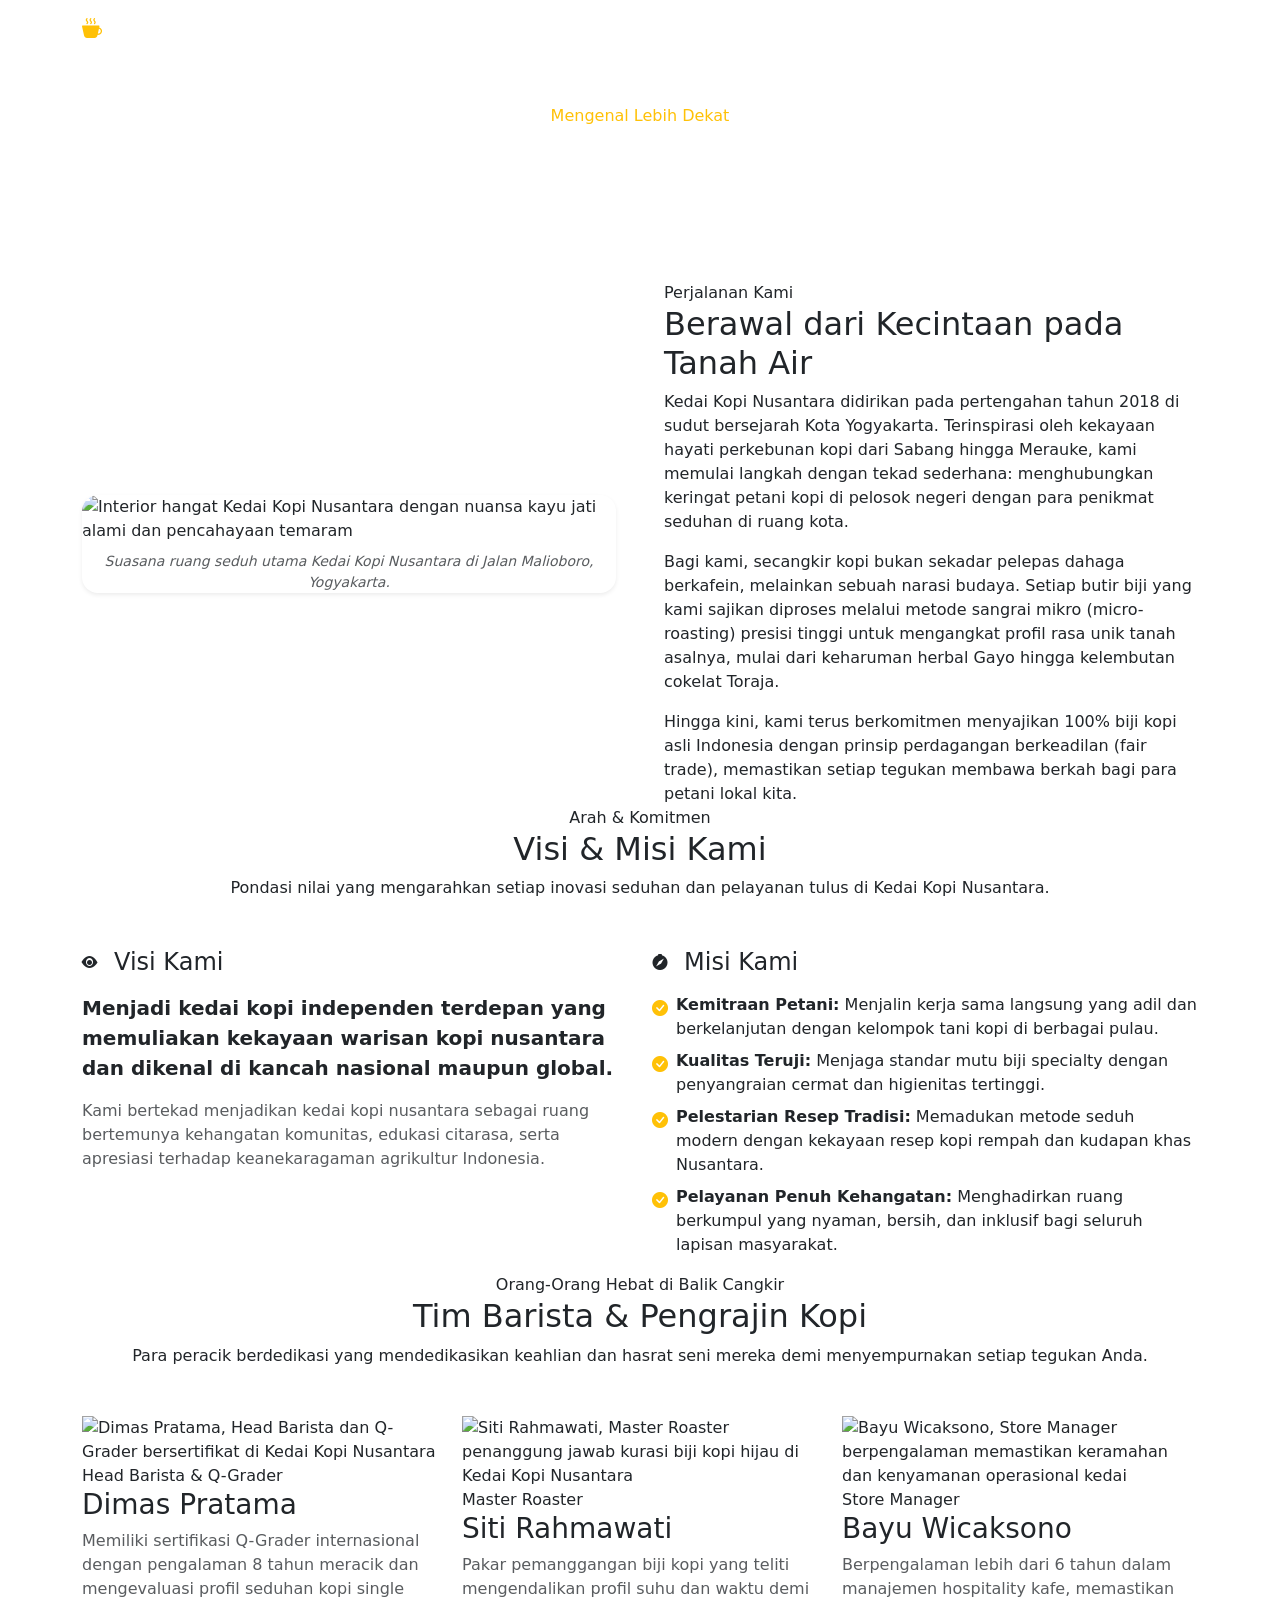
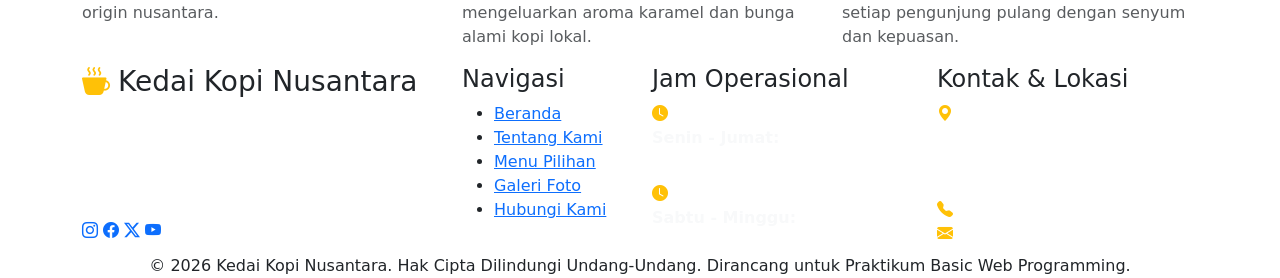
==== about.html @ 95a4ad49 "Add files via upload okko" ====
<!DOCTYPE html>
<html lang="id">
<head>
  <meta charset="UTF-8">
  <meta name="viewport" content="width=device-width, initial-scale=1.0">
  <meta name="description" content="Tentang Kedai Kopi Nusantara - Menelusuri sejarah, visi, misi, dan tim berdedikasi di balik seduhan kopi nusantara autentik.">
  <meta name="keywords" content="tentang kami, sejarah kedai kopi nusantara, visi misi kedai kopi, barista kopi indonesia">
  <title>Kedai Kopi Nusantara - Tentang Kami</title>

  <!-- Google Fonts -->
  <link rel="preconnect" href="https://fonts.googleapis.com">
  <link rel="preconnect" href="https://fonts.gstatic.com" crossorigin>
  <link href="https://fonts.googleapis.com/css2?family=Playfair+Display:ital,wght@0,600;0,700;0,800;1,600&family=Poppins:wght@300;400;500;600;700&display=swap" rel="stylesheet">

  <!-- Bootstrap 5.3 CDN CSS -->
  <link href="https://cdn.jsdelivr.net/npm/bootstrap@5.3.3/dist/css/bootstrap.min.css" rel="stylesheet" integrity="sha384-QWTKZyjpPEjISv5WaRU9OFeRpok6YctnYmDr5pNlyT2bRjXh0JMhjY6hW+ALEwIH" crossorigin="anonymous">
  
  <!-- Bootstrap Icons CDN -->
  <link rel="stylesheet" href="https://cdn.jsdelivr.net/npm/bootstrap-icons@1.11.3/font/bootstrap-icons.min.css">

  <!-- Custom CSS -->
  <link rel="stylesheet" href="css/style.css">
</head>
<body>

  <!-- Header & Navigasi Semantik -->
  <header class="main-header">
    <nav class="navbar navbar-expand-xl navbar-dark" aria-label="Navigasi Utama">
      <div class="container">
        <a class="navbar-brand" href="index.html">
          <i class="bi bi-cup-hot-fill text-warning"></i>
          <span>Kedai Kopi Nusantara</span>
          <span class="brand-badge d-none d-sm-inline-block">Est. 2018</span>
        </a>
        <button class="navbar-toggler" type="button" data-bs-toggle="collapse" data-bs-target="#navbarMain" aria-controls="navbarMain" aria-expanded="false" aria-label="Buka navigasi menu">
          <span class="navbar-toggler-icon"></span>
        </button>
        <div class="collapse navbar-collapse" id="navbarMain">
          <ul class="navbar-nav ms-auto mb-2 mb-xl-0 align-items-xl-center">
            <li class="nav-item">
              <a class="nav-link" href="index.html">Beranda</a>
            </li>
            <li class="nav-item">
              <a class="nav-link active" aria-current="page" href="about.html">Tentang Kami</a>
            </li>
            <li class="nav-item">
              <a class="nav-link" href="menu.html">Menu</a>
            </li>
            <li class="nav-item">
              <a class="nav-link" href="gallery.html">Galeri</a>
            </li>
            <li class="nav-item">
              <a class="nav-link" href="contact.html">Kontak</a>
            </li>
          </ul>
        </div>
      </div>
    </nav>
  </header>

  <!-- Konten Utama Semantik -->
  <main>
    <!-- Header Halaman / Page Title Section -->
    <section class="page-title-section py-5 text-center text-white" aria-label="Judul Halaman">
      <div class="container">
        <span class="section-tag text-warning">Mengenal Lebih Dekat</span>
        <h1 class="display-4 fw-bold text-white mb-2">Tentang Kedai Kopi Nusantara</h1>
        <p class="lead text-white-50 mb-0">Dedikasi kami untuk merawat keaslian biji kopi dan tradisi seduh nusantara.</p>
      </div>
    </section>

    <!-- 1. Cerita & Sejarah: 1 kolom di mobile (col-12), 2 kolom sejajar di desktop (col-lg-6) -->
    <section class="section-padding" aria-label="Cerita dan Sejarah Kedai">
      <div class="container">
        <div class="row g-5 align-items-center">
          <!-- Kiri: Foto Kedai / Interior -->
          <div class="col-12 col-lg-6">
            <figure class="about-photo-wrapper m-0 rounded-4 overflow-hidden shadow-sm">
              <img src="https://images.unsplash.com/photo-1554118811-1e0d58224f24?auto=format&fit=crop&w=1000&q=80" alt="Interior hangat Kedai Kopi Nusantara dengan nuansa kayu jati alami dan pencahayaan temaram" class="img-fluid w-100 rounded-4" loading="lazy">
              <figcaption class="text-muted small mt-2 text-center fst-italic">
                Suasana ruang seduh utama Kedai Kopi Nusantara di Jalan Malioboro, Yogyakarta.
              </figcaption>
            </figure>
          </div>

          <!-- Kanan: Teks Sejarah Kedai -->
          <div class="col-12 col-lg-6">
            <article>
              <span class="section-tag">Perjalanan Kami</span>
              <h2 class="section-title">Berawal dari Kecintaan pada Tanah Air</h2>
              <div class="divider-coffee divider-coffee-start"></div>
              <p>
                Kedai Kopi Nusantara didirikan pada pertengahan tahun 2018 di sudut bersejarah Kota Yogyakarta. Terinspirasi oleh kekayaan hayati perkebunan kopi dari Sabang hingga Merauke, kami memulai langkah dengan tekad sederhana: menghubungkan keringat petani kopi di pelosok negeri dengan para penikmat seduhan di ruang kota.
              </p>
              <p>
                Bagi kami, secangkir kopi bukan sekadar pelepas dahaga berkafein, melainkan sebuah narasi budaya. Setiap butir biji yang kami sajikan diproses melalui metode sangrai mikro (micro-roasting) presisi tinggi untuk mengangkat profil rasa unik tanah asalnya, mulai dari keharuman herbal Gayo hingga kelembutan cokelat Toraja.
              </p>
              <p class="mb-0">
                Hingga kini, kami terus berkomitmen menyajikan 100% biji kopi asli Indonesia dengan prinsip perdagangan berkeadilan (fair trade), memastikan setiap tegukan membawa berkah bagi para petani lokal kita.
              </p>
            </article>
          </div>
        </div>
      </div>
    </section>

    <!-- 2. Visi & Misi: 1 kolom di mobile (col-12), 2 kolom sejajar di desktop (col-lg-6) -->
    <section class="section-padding bg-white" aria-label="Visi dan Misi Perusahaan">
      <div class="container">
        <div class="text-center mb-5">
          <span class="section-tag">Arah & Komitmen</span>
          <h2 class="section-title">Visi & Misi Kami</h2>
          <div class="divider-coffee"></div>
          <p class="section-desc">
            Pondasi nilai yang mengarahkan setiap inovasi seduhan dan pelayanan tulus di Kedai Kopi Nusantara.
          </p>
        </div>

        <div class="row g-4">
          <!-- Kolom Visi: col-12 di mobile, col-lg-6 di desktop -->
          <div class="col-12 col-lg-6">
            <article class="card-vision-mission">
              <div class="d-flex align-items-center gap-3 mb-3">
                <div class="contact-icon">
                  <i class="bi bi-eye-fill"></i>
                </div>
                <h3 class="h4 mb-0">Visi Kami</h3>
              </div>
              <p class="lead text-dark fw-semibold mb-3">
                Menjadi kedai kopi independen terdepan yang memuliakan kekayaan warisan kopi nusantara dan dikenal di kancah nasional maupun global.
              </p>
              <p class="text-muted mb-0">
                Kami bertekad menjadikan kedai kopi nusantara sebagai ruang bertemunya kehangatan komunitas, edukasi citarasa, serta apresiasi terhadap keanekaragaman agrikultur Indonesia.
              </p>
            </article>
          </div>

          <!-- Kolom Misi: col-12 di mobile, col-lg-6 di desktop -->
          <div class="col-12 col-lg-6">
            <article class="card-vision-mission">
              <div class="d-flex align-items-center gap-3 mb-3">
                <div class="contact-icon">
                  <i class="bi bi-compass-fill"></i>
                </div>
                <h3 class="h4 mb-0">Misi Kami</h3>
              </div>
              <ul class="list-unstyled">
                <li class="d-flex align-items-start gap-2 mb-2">
                  <i class="bi bi-check-circle-fill text-warning mt-1"></i>
                  <span><strong>Kemitraan Petani:</strong> Menjalin kerja sama langsung yang adil dan berkelanjutan dengan kelompok tani kopi di berbagai pulau.</span>
                </li>
                <li class="d-flex align-items-start gap-2 mb-2">
                  <i class="bi bi-check-circle-fill text-warning mt-1"></i>
                  <span><strong>Kualitas Teruji:</strong> Menjaga standar mutu biji specialty dengan penyangraian cermat dan higienitas tertinggi.</span>
                </li>
                <li class="d-flex align-items-start gap-2 mb-2">
                  <i class="bi bi-check-circle-fill text-warning mt-1"></i>
                  <span><strong>Pelestarian Resep Tradisi:</strong> Memadukan metode seduh modern dengan kekayaan resep kopi rempah dan kudapan khas Nusantara.</span>
                </li>
                <li class="d-flex align-items-start gap-2">
                  <i class="bi bi-check-circle-fill text-warning mt-1"></i>
                  <span><strong>Pelayanan Penuh Kehangatan:</strong> Menghadirkan ruang berkumpul yang nyaman, bersih, dan inklusif bagi seluruh lapisan masyarakat.</span>
                </li>
              </ul>
            </article>
          </div>
        </div>
      </div>
    </section>

    <!-- 3. Tim Kami: 3 profil tim/barista; 1 kolom di mobile (col-12), 3 kolom sejajar di desktop (col-lg-4) -->
    <section class="section-padding" aria-label="Tim Profesional Kami">
      <div class="container">
        <div class="text-center mb-5">
          <span class="section-tag">Orang-Orang Hebat di Balik Cangkir</span>
          <h2 class="section-title">Tim Barista & Pengrajin Kopi</h2>
          <div class="divider-coffee"></div>
          <p class="section-desc">
            Para peracik berdedikasi yang mendedikasikan keahlian dan hasrat seni mereka demi menyempurnakan setiap tegukan Anda.
          </p>
        </div>

        <div class="row g-4">
          <!-- Tim 1: Head Barista -->
          <div class="col-12 col-md-6 col-lg-4">
            <article class="card-team h-100">
              <div class="team-img-wrapper">
                <img src="https://images.unsplash.com/photo-1577219491135-ce391730fb2c?auto=format&fit=crop&w=600&q=80" alt="Dimas Pratama, Head Barista dan Q-Grader bersertifikat di Kedai Kopi Nusantara" loading="lazy">
              </div>
              <div class="card-body">
                <span class="team-role">Head Barista & Q-Grader</span>
                <h3 class="team-name">Dimas Pratama</h3>
                <p class="team-bio text-muted">
                  Memiliki sertifikasi Q-Grader internasional dengan pengalaman 8 tahun meracik dan mengevaluasi profil seduhan kopi single origin nusantara.
                </p>
              </div>
            </article>
          </div>

          <!-- Tim 2: Master Roaster -->
          <div class="col-12 col-md-6 col-lg-4">
            <article class="card-team h-100">
              <div class="team-img-wrapper">
                <img src="https://images.unsplash.com/photo-1583394838336-acd977736f90?auto=format&fit=crop&w=600&q=80" alt="Siti Rahmawati, Master Roaster penanggung jawab kurasi biji kopi hijau di Kedai Kopi Nusantara" loading="lazy">
              </div>
              <div class="card-body">
                <span class="team-role">Master Roaster</span>
                <h3 class="team-name">Siti Rahmawati</h3>
                <p class="team-bio text-muted">
                  Pakar pemanggangan biji kopi yang teliti mengendalikan profil suhu dan waktu demi mengeluarkan aroma karamel dan bunga alami kopi lokal.
                </p>
              </div>
            </article>
          </div>

          <!-- Tim 3: Store Manager -->
          <div class="col-12 col-md-6 col-lg-4">
            <article class="card-team h-100">
              <div class="team-img-wrapper">
                <img src="https://images.unsplash.com/photo-1560250097-0b93528c311a?auto=format&fit=crop&w=600&q=80" alt="Bayu Wicaksono, Store Manager berpengalaman memastikan keramahan dan kenyamanan operasional kedai" loading="lazy">
              </div>
              <div class="card-body">
                <span class="team-role">Store Manager</span>
                <h3 class="team-name">Bayu Wicaksono</h3>
                <p class="team-bio text-muted">
                  Berpengalaman lebih dari 6 tahun dalam manajemen hospitality kafe, memastikan setiap pengunjung pulang dengan senyum dan kepuasan.
                </p>
              </div>
            </article>
          </div>
        </div>
      </div>
    </section>
  </main>

  <!-- Footer Semantik -->
  <footer class="main-footer">
    <div class="container">
      <div class="row g-4">
        <!-- Kolom Profil -->
        <div class="col-12 col-md-6 col-lg-4">
          <h3 class="footer-brand">
            <i class="bi bi-cup-hot-fill text-warning me-2"></i>Kedai Kopi Nusantara
          </h3>
          <p class="text-white-50">Menghidangkan kekayaan cita rasa biji kopi terbaik dari Sabang sampai Merauke dengan ketulusan dan tradisi seduh Nusantara.</p>
          <div class="social-links">
            <a href="https://instagram.com" class="social-btn" aria-label="Instagram Kedai Kopi Nusantara" target="_blank" rel="noopener noreferrer"><i class="bi bi-instagram"></i></a>
            <a href="https://facebook.com" class="social-btn" aria-label="Facebook Kedai Kopi Nusantara" target="_blank" rel="noopener noreferrer"><i class="bi bi-facebook"></i></a>
            <a href="https://twitter.com" class="social-btn" aria-label="Twitter Kedai Kopi Nusantara" target="_blank" rel="noopener noreferrer"><i class="bi bi-twitter-x"></i></a>
            <a href="https://youtube.com" class="social-btn" aria-label="YouTube Kedai Kopi Nusantara" target="_blank" rel="noopener noreferrer"><i class="bi bi-youtube"></i></a>
          </div>
        </div>

        <!-- Kolom Navigasi Cepat -->
        <div class="col-12 col-md-6 col-lg-2">
          <h4 class="footer-heading">Navigasi</h4>
          <ul class="footer-links">
            <li><a href="index.html">Beranda</a></li>
            <li><a href="about.html">Tentang Kami</a></li>
            <li><a href="menu.html">Menu Pilihan</a></li>
            <li><a href="gallery.html">Galeri Foto</a></li>
            <li><a href="contact.html">Hubungi Kami</a></li>
          </ul>
        </div>

        <!-- Kolom Jam Operasional -->
        <div class="col-12 col-md-6 col-lg-3">
          <h4 class="footer-heading">Jam Operasional</h4>
          <div class="footer-info-item text-white-50">
            <i class="bi bi-clock-fill text-warning me-1"></i>
            <div>
              <strong class="d-block text-light">Senin - Jumat:</strong>
              <span>08.00 - 22.00 WIB</span>
            </div>
          </div>
          <div class="footer-info-item text-white-50 mt-2">
            <i class="bi bi-clock-fill text-warning me-1"></i>
            <div>
              <strong class="d-block text-light">Sabtu - Minggu:</strong>
              <span>07.30 - 23.30 WIB</span>
            </div>
          </div>
        </div>

        <!-- Kolom Alamat & Kontak -->
        <div class="col-12 col-md-6 col-lg-3">
          <h4 class="footer-heading">Kontak & Lokasi</h4>
          <div class="footer-info-item text-white-50">
            <i class="bi bi-geo-alt-fill text-warning me-1"></i>
            <span>Jl. Malioboro No. 45, Sosromenduran, Kota Yogyakarta, D.I. Yogyakarta 55271</span>
          </div>
          <div class="footer-info-item text-white-50">
            <i class="bi bi-telephone-fill text-warning me-1"></i>
            <span>+62 812-3456-7890</span>
          </div>
          <div class="footer-info-item text-white-50">
            <i class="bi bi-envelope-fill text-warning me-1"></i>
            <span>halo@kedaikopinusantara.id</span>
          </div>
        </div>
      </div>

      <!-- Copyright Bar -->
      <div class="footer-bottom text-center">
        <p class="mb-0">&copy; 2026 Kedai Kopi Nusantara. Hak Cipta Dilindungi Undang-Undang. Dirancang untuk Praktikum Basic Web Programming.</p>
      </div>
    </div>
  </footer>

  <!-- Bootstrap 5.3 JS Bundle (Navbar Toggle Functionality) -->
  <script src="https://cdn.jsdelivr.net/npm/bootstrap@5.3.3/dist/js/bootstrap.bundle.min.js" integrity="sha384-YvpcrYf0tY3lHB60NNkmXc5s9fDVZLESaAA55NDzOxhy9GkcIdslK1eN7N6jIeHz" crossorigin="anonymous"></script>
</body>
</html>
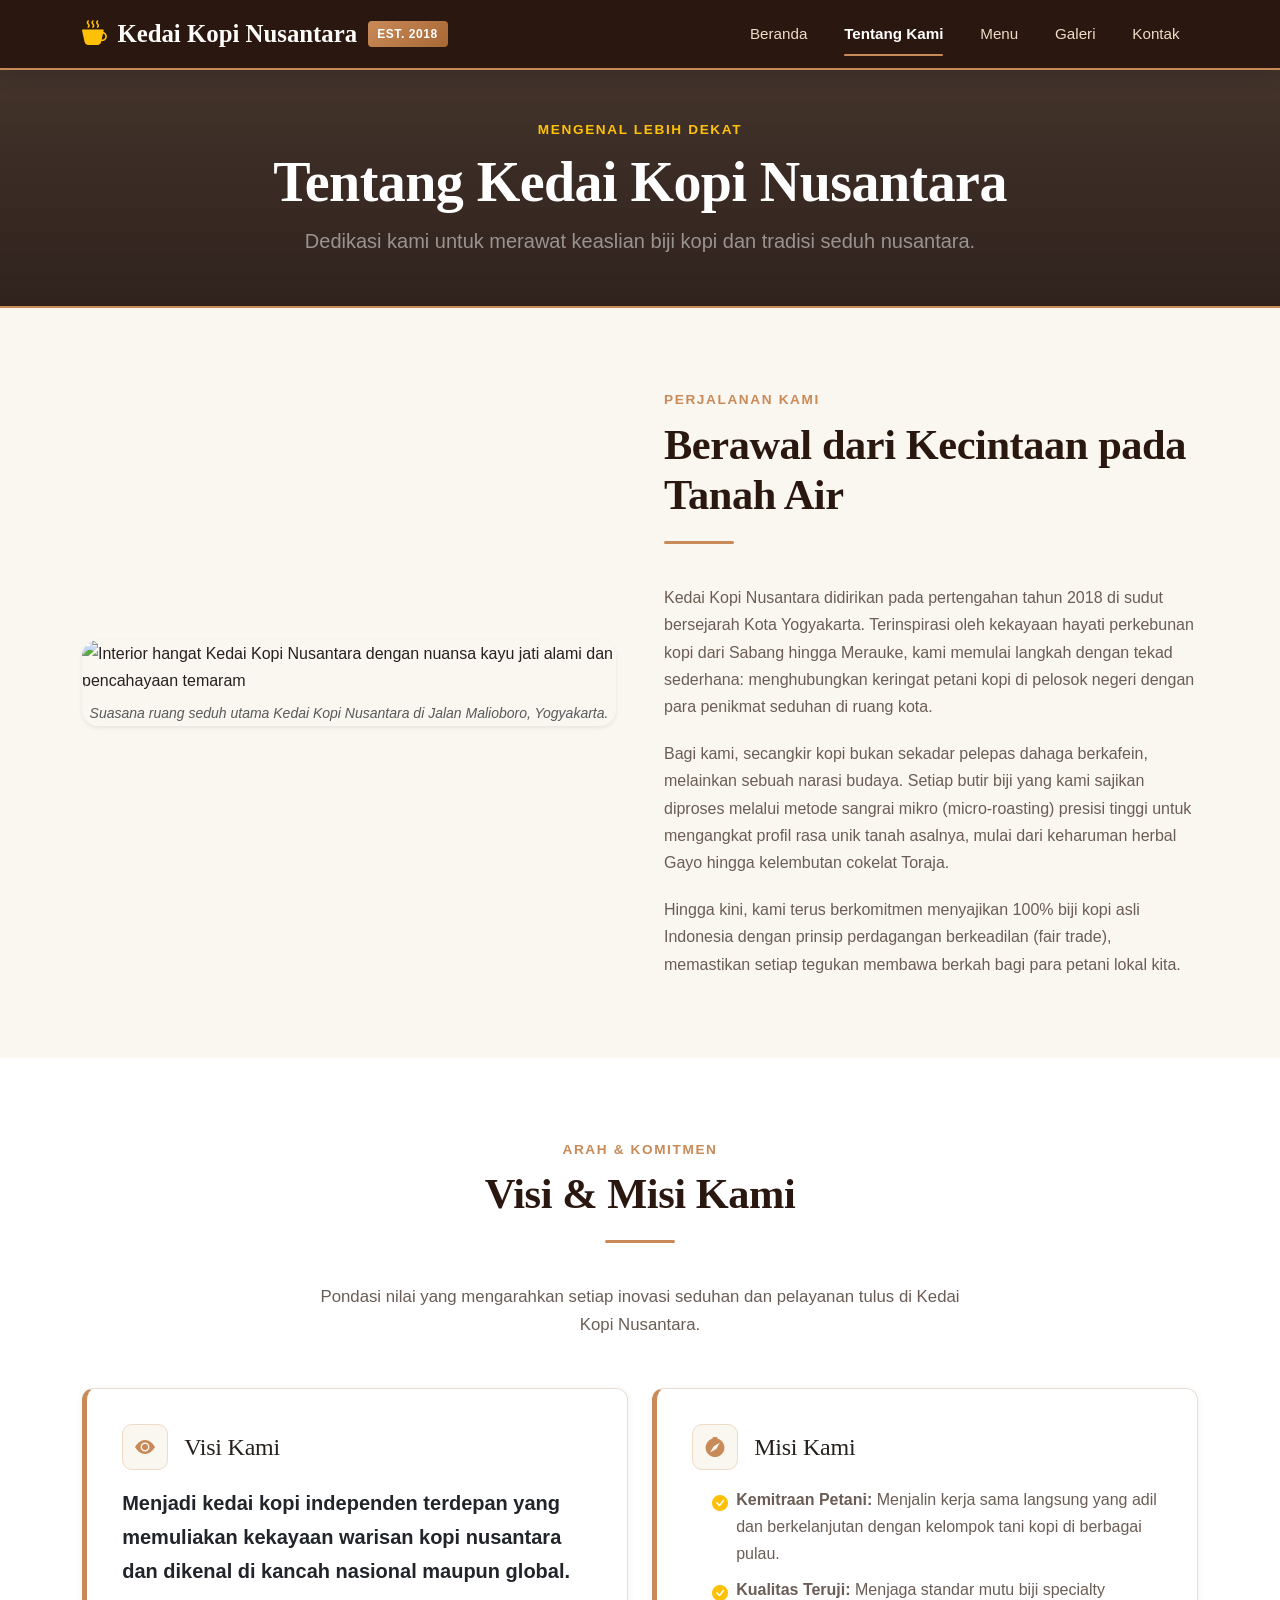
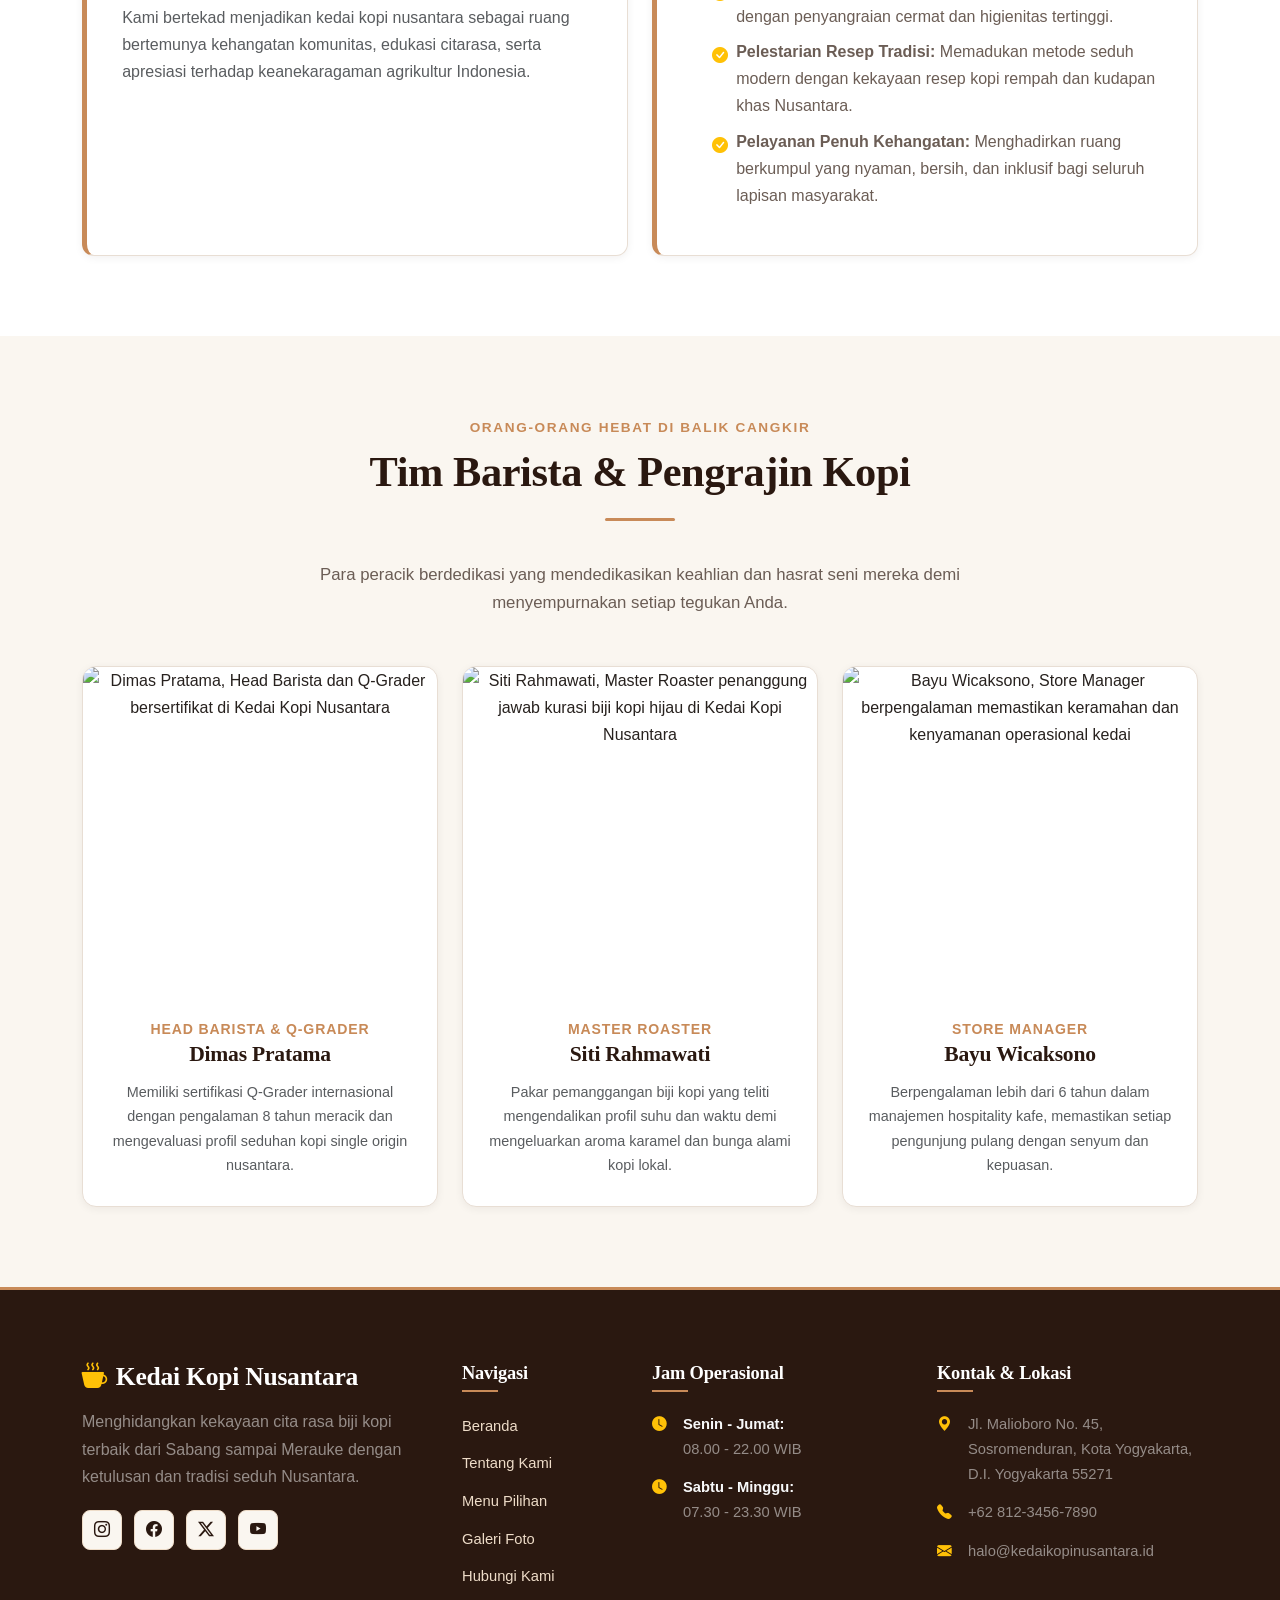
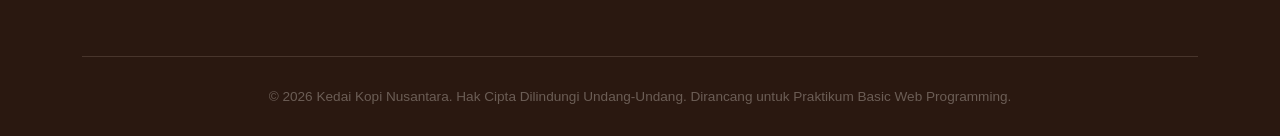
==== commit eb435ba6: "r6u" ====
--- a/about.html
+++ b/about.html
@@ -19,7 +19,7 @@
   <link rel="stylesheet" href="https://cdn.jsdelivr.net/npm/bootstrap-icons@1.11.3/font/bootstrap-icons.min.css">
 
   <!-- Custom CSS -->
-  <link rel="stylesheet" href="css/style.css">
+  <link rel="stylesheet" href="style.css">
 </head>
 <body>
 
--- a/style.css
+++ b/style.css
@@ -0,0 +1,803 @@
+/* ==========================================================================
+   Kedai Kopi Nusantara - Master Style Sheet
+   Designed for Basic Web Programming Project
+   Pure CSS3 with Custom Variables, Typography, and Bootstrap 5.3 Overrides
+   ========================================================================== */
+
+/* --------------------------------------------------------------------------
+   1. CSS Custom Properties (Design Tokens)
+   -------------------------------------------------------------------------- */
+:root {
+  /* Coffee Theme Color Palette */
+  --color-espresso: #2A1810;
+  --color-espresso-dark: #1E100A;
+  --color-roast: #462A1E;
+  --color-caramel: #C88A58;
+  --color-caramel-hover: #B37442;
+  --color-latte: #EEDCC8;
+  --color-cream: #FAF6F0;
+  --color-cream-light: #FFFDFB;
+  --color-card-bg: #FFFFFF;
+  
+  /* Text & Border Colors */
+  --color-text-main: #27211E;
+  --color-text-muted: #6B5D55;
+  --color-border-subtle: #E8DED4;
+  --color-border-strong: #C8B6A6;
+
+  /* Typography */
+  --font-heading: 'Playfair Display', Georgia, serif;
+  --font-body: 'Poppins', -apple-system, BlinkMacSystemFont, 'Segoe UI', Roboto, sans-serif;
+
+  /* Transitions & Shadows */
+  --transition-fast: all 0.25s ease-in-out;
+  --transition-smooth: all 0.35s cubic-bezier(0.25, 0.8, 0.25, 1);
+  --shadow-sm: 0 2px 8px rgba(42, 24, 16, 0.06);
+  --shadow-md: 0 8px 24px rgba(42, 24, 16, 0.09);
+  --shadow-lg: 0 16px 36px rgba(42, 24, 16, 0.14);
+}
+
+/* --------------------------------------------------------------------------
+   2. Base & Reset
+   -------------------------------------------------------------------------- */
+html {
+  scroll-behavior: smooth;
+}
+
+body {
+  font-family: var(--font-body);
+  color: var(--color-text-main);
+  background-color: var(--color-cream);
+  line-height: 1.7;
+  overflow-x: hidden;
+}
+
+h1, h2, h3, h4, h5, h6 {
+  font-family: var(--font-heading);
+  color: var(--color-espresso);
+  font-weight: 700;
+  letter-spacing: -0.01em;
+}
+
+p {
+  color: var(--color-text-muted);
+  margin-bottom: 1.25rem;
+}
+
+a {
+  color: var(--color-caramel);
+  text-decoration: none;
+  transition: var(--transition-fast);
+}
+
+a:hover {
+  color: var(--color-caramel-hover);
+}
+
+/* --------------------------------------------------------------------------
+   3. Header & Navigation (Bootstrap 5 Overrides)
+   -------------------------------------------------------------------------- */
+.main-header {
+  background-color: var(--color-espresso);
+  position: sticky;
+  top: 0;
+  z-index: 1050;
+  box-shadow: 0 4px 20px rgba(0, 0, 0, 0.15);
+  border-bottom: 2px solid var(--color-caramel);
+}
+
+.navbar-brand {
+  font-family: var(--font-heading);
+  font-size: 1.55rem;
+  font-weight: 700;
+  color: var(--color-cream-light) !important;
+  display: flex;
+  align-items: center;
+  gap: 0.65rem;
+}
+
+.navbar-brand .brand-badge {
+  background: linear-gradient(135deg, var(--color-caramel), #A86835);
+  color: #FFFFFF;
+  font-size: 0.75rem;
+  padding: 0.2rem 0.6rem;
+  border-radius: 4px;
+  letter-spacing: 0.05em;
+  text-transform: uppercase;
+  font-family: var(--font-body);
+  font-weight: 600;
+}
+
+.navbar-nav .nav-link {
+  font-family: var(--font-body);
+  font-size: 0.95rem;
+  font-weight: 500;
+  color: var(--color-latte) !important;
+  padding: 0.75rem 1.15rem !important;
+  position: relative;
+  transition: var(--transition-fast);
+}
+
+.navbar-nav .nav-link:hover {
+  color: #FFFFFF !important;
+}
+
+.navbar-nav .nav-link.active {
+  color: #FFFFFF !important;
+  font-weight: 600;
+}
+
+.navbar-nav .nav-link.active::after {
+  content: '';
+  position: absolute;
+  bottom: 0.2rem;
+  left: 1.15rem;
+  right: 1.15rem;
+  height: 2px;
+  background-color: var(--color-caramel);
+  border-radius: 2px;
+}
+
+.navbar-toggler {
+  border: 1px solid var(--color-caramel);
+  padding: 0.4rem 0.65rem;
+}
+
+.navbar-toggler:focus {
+  box-shadow: 0 0 0 0.2rem rgba(200, 138, 88, 0.35);
+}
+
+.navbar-toggler-icon {
+  filter: invert(1) brightness(0.9);
+}
+
+/* --------------------------------------------------------------------------
+   4. Hero Section
+   -------------------------------------------------------------------------- */
+.hero-section {
+  position: relative;
+  background: linear-gradient(rgba(42, 24, 16, 0.82), rgba(30, 16, 10, 0.88)),
+              url('https://images.unsplash.com/photo-1501339847302-ac426a4a7cbb?auto=format&fit=crop&w=1920&q=80') center/cover no-repeat;
+  color: var(--color-cream-light);
+  padding: 6.5rem 0;
+  text-align: center;
+}
+
+.hero-section .hero-badge {
+  display: inline-block;
+  background-color: rgba(200, 138, 88, 0.2);
+  border: 1px solid var(--color-caramel);
+  color: var(--color-latte);
+  padding: 0.4rem 1.25rem;
+  border-radius: 50px;
+  font-size: 0.85rem;
+  letter-spacing: 0.1em;
+  text-transform: uppercase;
+  margin-bottom: 1.5rem;
+  font-weight: 600;
+}
+
+.hero-title {
+  font-size: clamp(2.2rem, 5vw, 3.75rem);
+  font-weight: 800;
+  color: #FFFFFF;
+  line-height: 1.2;
+  margin-bottom: 1.5rem;
+}
+
+.hero-subtitle {
+  font-size: clamp(1rem, 2vw, 1.25rem);
+  color: var(--color-latte);
+  max-width: 720px;
+  margin-left: auto;
+  margin-right: auto;
+  margin-bottom: 2.5rem;
+}
+
+.page-title-section {
+  background: linear-gradient(rgba(42, 24, 16, 0.88), rgba(30, 16, 10, 0.92)),
+              url('https://images.unsplash.com/photo-1447933601403-0c6688de566e?auto=format&fit=crop&w=1920&q=80') center/cover no-repeat;
+  border-bottom: 2px solid var(--color-caramel);
+}
+
+.cta-banner-card {
+  background: linear-gradient(135deg, var(--color-espresso), var(--color-roast));
+}
+
+/* --------------------------------------------------------------------------
+   5. Buttons & Badges
+   -------------------------------------------------------------------------- */
+.btn-coffee {
+  background-color: var(--color-caramel);
+  color: #FFFFFF;
+  font-weight: 600;
+  padding: 0.75rem 1.85rem;
+  border-radius: 8px;
+  border: 2px solid var(--color-caramel);
+  box-shadow: 0 4px 12px rgba(200, 138, 88, 0.25);
+  transition: var(--transition-smooth);
+}
+
+.btn-coffee:hover, .btn-coffee:focus {
+  background-color: var(--color-caramel-hover);
+  border-color: var(--color-caramel-hover);
+  color: #FFFFFF;
+  transform: translateY(-2px);
+  box-shadow: 0 6px 18px rgba(200, 138, 88, 0.35);
+}
+
+.btn-outline-coffee {
+  background-color: transparent;
+  color: var(--color-latte);
+  font-weight: 600;
+  padding: 0.75rem 1.85rem;
+  border-radius: 8px;
+  border: 2px solid var(--color-latte);
+  transition: var(--transition-smooth);
+}
+
+.btn-outline-coffee:hover, .btn-outline-coffee:focus {
+  background-color: var(--color-latte);
+  color: var(--color-espresso);
+  transform: translateY(-2px);
+  box-shadow: 0 6px 18px rgba(238, 220, 200, 0.25);
+}
+
+.btn-espresso {
+  background-color: var(--color-espresso);
+  color: #FFFFFF;
+  font-weight: 600;
+  padding: 0.75rem 1.85rem;
+  border-radius: 8px;
+  border: 2px solid var(--color-espresso);
+  transition: var(--transition-smooth);
+}
+
+.btn-espresso:hover, .btn-espresso:focus {
+  background-color: var(--color-roast);
+  border-color: var(--color-roast);
+  color: #FFFFFF;
+  transform: translateY(-2px);
+  box-shadow: var(--shadow-md);
+}
+
+.badge-price {
+  background-color: var(--color-espresso);
+  color: var(--color-latte);
+  font-size: 0.95rem;
+  font-weight: 700;
+  padding: 0.4rem 0.85rem;
+  border-radius: 6px;
+  letter-spacing: 0.02em;
+}
+
+/* --------------------------------------------------------------------------
+   6. Section Typography & Dividers
+   -------------------------------------------------------------------------- */
+.section-padding {
+  padding: 5rem 0;
+}
+
+.section-padding-sm {
+  padding: 3.5rem 0;
+}
+
+.section-tag {
+  color: var(--color-caramel);
+  font-weight: 700;
+  font-size: 0.85rem;
+  text-transform: uppercase;
+  letter-spacing: 0.12em;
+  margin-bottom: 0.5rem;
+  display: block;
+}
+
+.section-title {
+  font-size: clamp(1.8rem, 3.5vw, 2.65rem);
+  margin-bottom: 1rem;
+}
+
+.section-desc {
+  max-width: 640px;
+  margin-left: auto;
+  margin-right: auto;
+  font-size: 1.05rem;
+}
+
+.divider-coffee {
+  width: 70px;
+  height: 3px;
+  background-color: var(--color-caramel);
+  margin: 1.25rem auto 2.5rem;
+  border-radius: 2px;
+}
+
+.divider-coffee-start {
+  margin-left: 0;
+  margin-right: auto;
+}
+
+/* --------------------------------------------------------------------------
+   7. Cards & Custom Boxes
+   -------------------------------------------------------------------------- */
+/* Feature Cards (Keunggulan) */
+.card-feature {
+  background-color: var(--color-card-bg);
+  border: 1px solid var(--color-border-subtle);
+  border-radius: 12px;
+  padding: 2.2rem 1.5rem;
+  text-align: center;
+  box-shadow: var(--shadow-sm);
+  transition: var(--transition-smooth);
+  height: 100%;
+}
+
+.card-feature:hover {
+  transform: translateY(-8px);
+  border-color: var(--color-caramel);
+  box-shadow: var(--shadow-lg);
+}
+
+.card-feature .feature-icon-wrapper {
+  width: 72px;
+  height: 72px;
+  margin: 0 auto 1.5rem;
+  display: flex;
+  align-items: center;
+  justify-content: center;
+  background-color: var(--color-cream);
+  border: 2px solid var(--color-latte);
+  border-radius: 50%;
+  color: var(--color-caramel);
+  font-size: 1.85rem;
+  transition: var(--transition-fast);
+}
+
+.card-feature:hover .feature-icon-wrapper {
+  background-color: var(--color-caramel);
+  color: #FFFFFF;
+  border-color: var(--color-caramel);
+}
+
+.card-feature .feature-title {
+  font-size: 1.25rem;
+  margin-bottom: 0.85rem;
+}
+
+.card-feature .feature-text {
+  font-size: 0.92rem;
+  margin-bottom: 0;
+}
+
+/* Local Origin Cards (Ringkasan Kedai) */
+.card-origin {
+  background-color: var(--color-card-bg);
+  border: 1px solid var(--color-border-subtle);
+  border-radius: 12px;
+  overflow: hidden;
+  box-shadow: var(--shadow-sm);
+  transition: var(--transition-smooth);
+  height: 100%;
+}
+
+.card-origin:hover {
+  transform: translateY(-6px);
+  border-color: var(--color-caramel);
+  box-shadow: var(--shadow-md);
+}
+
+.card-origin img {
+  width: 100%;
+  height: 200px;
+  object-fit: cover;
+  transition: var(--transition-smooth);
+}
+
+.card-origin:hover img {
+  transform: scale(1.05);
+}
+
+.card-origin .card-body {
+  padding: 1.5rem;
+}
+
+.card-origin .origin-tag {
+  font-size: 0.75rem;
+  font-weight: 700;
+  text-transform: uppercase;
+  color: var(--color-caramel);
+  letter-spacing: 0.08em;
+  margin-bottom: 0.35rem;
+  display: block;
+}
+
+/* Menu Cards */
+.card-menu {
+  background-color: var(--color-card-bg);
+  border: 1px solid var(--color-border-subtle);
+  border-radius: 14px;
+  overflow: hidden;
+  box-shadow: var(--shadow-sm);
+  transition: var(--transition-smooth);
+}
+
+.card-menu:hover {
+  transform: translateY(-7px);
+  border-color: var(--color-caramel);
+  box-shadow: var(--shadow-lg);
+}
+
+.card-menu .menu-img-wrapper {
+  overflow: hidden;
+  position: relative;
+}
+
+.card-menu .menu-img-wrapper img {
+  width: 100%;
+  height: 240px;
+  object-fit: cover;
+  transition: var(--transition-smooth);
+}
+
+.card-menu:hover .menu-img-wrapper img {
+  transform: scale(1.06);
+}
+
+.card-menu .card-body {
+  padding: 1.75rem;
+  display: flex;
+  flex-direction: column;
+  justify-content: space-between;
+}
+
+.card-menu .menu-title {
+  font-size: 1.3rem;
+  margin-bottom: 0.65rem;
+}
+
+.card-menu .menu-desc {
+  font-size: 0.92rem;
+  margin-bottom: 1.25rem;
+}
+
+/* Team Profile Cards */
+.card-team {
+  background-color: var(--color-card-bg);
+  border: 1px solid var(--color-border-subtle);
+  border-radius: 14px;
+  overflow: hidden;
+  box-shadow: var(--shadow-sm);
+  transition: var(--transition-smooth);
+  text-align: center;
+}
+
+.card-team:hover {
+  transform: translateY(-8px);
+  border-color: var(--color-caramel);
+  box-shadow: var(--shadow-lg);
+}
+
+.card-team .team-img-wrapper {
+  position: relative;
+  overflow: hidden;
+  height: 320px;
+}
+
+.card-team .team-img-wrapper img {
+  width: 100%;
+  height: 100%;
+  object-fit: cover;
+  transition: var(--transition-smooth);
+}
+
+.card-team:hover .team-img-wrapper img {
+  transform: scale(1.05);
+}
+
+.card-team .card-body {
+  padding: 1.75rem 1.5rem;
+}
+
+.card-team .team-role {
+  color: var(--color-caramel);
+  font-weight: 600;
+  font-size: 0.88rem;
+  text-transform: uppercase;
+  letter-spacing: 0.06em;
+  margin-bottom: 0.5rem;
+}
+
+.card-team .team-name {
+  font-size: 1.35rem;
+  margin-bottom: 0.75rem;
+}
+
+.card-team .team-bio {
+  font-size: 0.9rem;
+  margin-bottom: 0;
+}
+
+/* Visi & Misi Box */
+.card-vision-mission {
+  background-color: var(--color-card-bg);
+  border: 1px solid var(--color-border-subtle);
+  border-left: 5px solid var(--color-caramel);
+  border-radius: 12px;
+  padding: 2.2rem;
+  box-shadow: var(--shadow-sm);
+  height: 100%;
+  transition: var(--transition-fast);
+}
+
+.card-vision-mission:hover {
+  box-shadow: var(--shadow-md);
+  border-color: var(--color-caramel);
+}
+
+.card-vision-mission ul {
+  padding-left: 1.25rem;
+  margin-bottom: 0;
+}
+
+.card-vision-mission li {
+  margin-bottom: 0.65rem;
+  color: var(--color-text-muted);
+}
+
+/* --------------------------------------------------------------------------
+   8. Gallery Grid & Figures
+   -------------------------------------------------------------------------- */
+.gallery-figure {
+  margin: 0;
+  position: relative;
+  border-radius: 12px;
+  overflow: hidden;
+  box-shadow: var(--shadow-sm);
+  background-color: var(--color-espresso);
+  border: 1px solid var(--color-border-subtle);
+  transition: var(--transition-smooth);
+}
+
+.gallery-figure:hover {
+  transform: translateY(-5px);
+  border-color: var(--color-caramel);
+  box-shadow: var(--shadow-lg);
+}
+
+.gallery-figure img {
+  width: 100%;
+  height: 230px;
+  object-fit: cover;
+  display: block;
+  transition: var(--transition-smooth);
+}
+
+.gallery-figure:hover img {
+  transform: scale(1.08);
+  opacity: 0.88;
+}
+
+.gallery-caption {
+  position: absolute;
+  bottom: 0;
+  left: 0;
+  right: 0;
+  padding: 1.5rem 1rem 0.85rem;
+  background: linear-gradient(transparent, rgba(30, 16, 10, 0.92));
+  color: #FFFFFF;
+  font-size: 0.88rem;
+  font-weight: 500;
+  text-align: center;
+  transition: var(--transition-fast);
+}
+
+/* --------------------------------------------------------------------------
+   9. Contact Page Components
+   -------------------------------------------------------------------------- */
+.contact-info-card {
+  background-color: var(--color-card-bg);
+  border: 1px solid var(--color-border-subtle);
+  border-radius: 14px;
+  padding: 2.2rem;
+  box-shadow: var(--shadow-sm);
+  height: 100%;
+}
+
+.contact-item {
+  display: flex;
+  align-items: flex-start;
+  gap: 1.15rem;
+  margin-bottom: 1.75rem;
+}
+
+.contact-icon {
+  width: 46px;
+  height: 46px;
+  min-width: 46px;
+  border-radius: 10px;
+  background-color: var(--color-cream);
+  border: 1px solid var(--color-latte);
+  color: var(--color-caramel);
+  display: flex;
+  align-items: center;
+  justify-content: center;
+  font-size: 1.25rem;
+}
+
+.contact-item h3 {
+  font-size: 1.05rem;
+  margin-bottom: 0.25rem;
+  color: var(--color-espresso);
+}
+
+.contact-item p {
+  margin-bottom: 0;
+  font-size: 0.92rem;
+}
+
+.contact-form-card {
+  background-color: var(--color-card-bg);
+  border: 1px solid var(--color-border-subtle);
+  border-radius: 14px;
+  padding: 2.5rem 2.2rem;
+  box-shadow: var(--shadow-sm);
+}
+
+.form-label {
+  font-weight: 600;
+  font-size: 0.9rem;
+  color: var(--color-espresso);
+  margin-bottom: 0.4rem;
+}
+
+.form-control, .form-select {
+  border: 1px solid var(--color-border-strong);
+  border-radius: 8px;
+  padding: 0.75rem 1rem;
+  font-size: 0.95rem;
+  color: var(--color-text-main);
+  background-color: var(--color-cream-light);
+  transition: var(--transition-fast);
+}
+
+.form-control:focus, .form-select:focus {
+  border-color: var(--color-caramel);
+  background-color: #FFFFFF;
+  box-shadow: 0 0 0 0.2rem rgba(200, 138, 88, 0.22);
+}
+
+.map-container {
+  border-radius: 12px;
+  overflow: hidden;
+  border: 1px solid var(--color-border-subtle);
+  box-shadow: var(--shadow-sm);
+  margin-top: 1.5rem;
+}
+
+.map-container iframe {
+  width: 100%;
+  height: 260px;
+  border: 0;
+  display: block;
+}
+
+.social-links {
+  display: flex;
+  gap: 0.75rem;
+  margin-top: 1.25rem;
+}
+
+.social-btn {
+  width: 40px;
+  height: 40px;
+  display: flex;
+  align-items: center;
+  justify-content: center;
+  background-color: var(--color-cream);
+  border: 1px solid var(--color-latte);
+  color: var(--color-espresso);
+  border-radius: 8px;
+  transition: var(--transition-fast);
+}
+
+.social-btn:hover {
+  background-color: var(--color-caramel);
+  border-color: var(--color-caramel);
+  color: #FFFFFF;
+}
+
+/* --------------------------------------------------------------------------
+   10. Footer Section
+   -------------------------------------------------------------------------- */
+.main-footer {
+  background-color: var(--color-espresso);
+  color: var(--color-latte);
+  padding: 4.5rem 0 1.75rem;
+  border-top: 3px solid var(--color-caramel);
+}
+
+.footer-brand {
+  font-family: var(--font-heading);
+  font-size: 1.6rem;
+  font-weight: 700;
+  color: #FFFFFF;
+  margin-bottom: 1rem;
+}
+
+.footer-heading {
+  font-family: var(--font-heading);
+  color: #FFFFFF;
+  font-size: 1.15rem;
+  margin-bottom: 1.25rem;
+  position: relative;
+  padding-bottom: 0.5rem;
+}
+
+.footer-heading::after {
+  content: '';
+  position: absolute;
+  bottom: 0;
+  left: 0;
+  width: 36px;
+  height: 2px;
+  background-color: var(--color-caramel);
+}
+
+.footer-links {
+  list-style: none;
+  padding: 0;
+  margin: 0;
+}
+
+.footer-links li {
+  margin-bottom: 0.65rem;
+}
+
+.footer-links a {
+  color: var(--color-latte);
+  font-size: 0.92rem;
+  transition: var(--transition-fast);
+}
+
+.footer-links a:hover {
+  color: #FFFFFF;
+  padding-left: 5px;
+}
+
+.footer-info-item {
+  display: flex;
+  align-items: flex-start;
+  gap: 0.75rem;
+  margin-bottom: 0.85rem;
+  font-size: 0.92rem;
+}
+
+.footer-bottom {
+  border-top: 1px solid rgba(238, 220, 200, 0.15);
+  padding-top: 1.75rem;
+  margin-top: 3.5rem;
+  font-size: 0.85rem;
+  color: rgba(238, 220, 200, 0.7);
+}
+
+/* --------------------------------------------------------------------------
+   11. Responsive Adjustments
+   -------------------------------------------------------------------------- */
+@media (max-width: 576px) {
+  .section-padding {
+    padding: 3.5rem 0;
+  }
+  
+  .hero-section {
+    padding: 4.5rem 0;
+  }
+  
+  .gallery-figure img {
+    height: 160px;
+  }
+  
+  .contact-form-card,
+  .contact-info-card {
+    padding: 1.75rem 1.25rem;
+  }
+}
